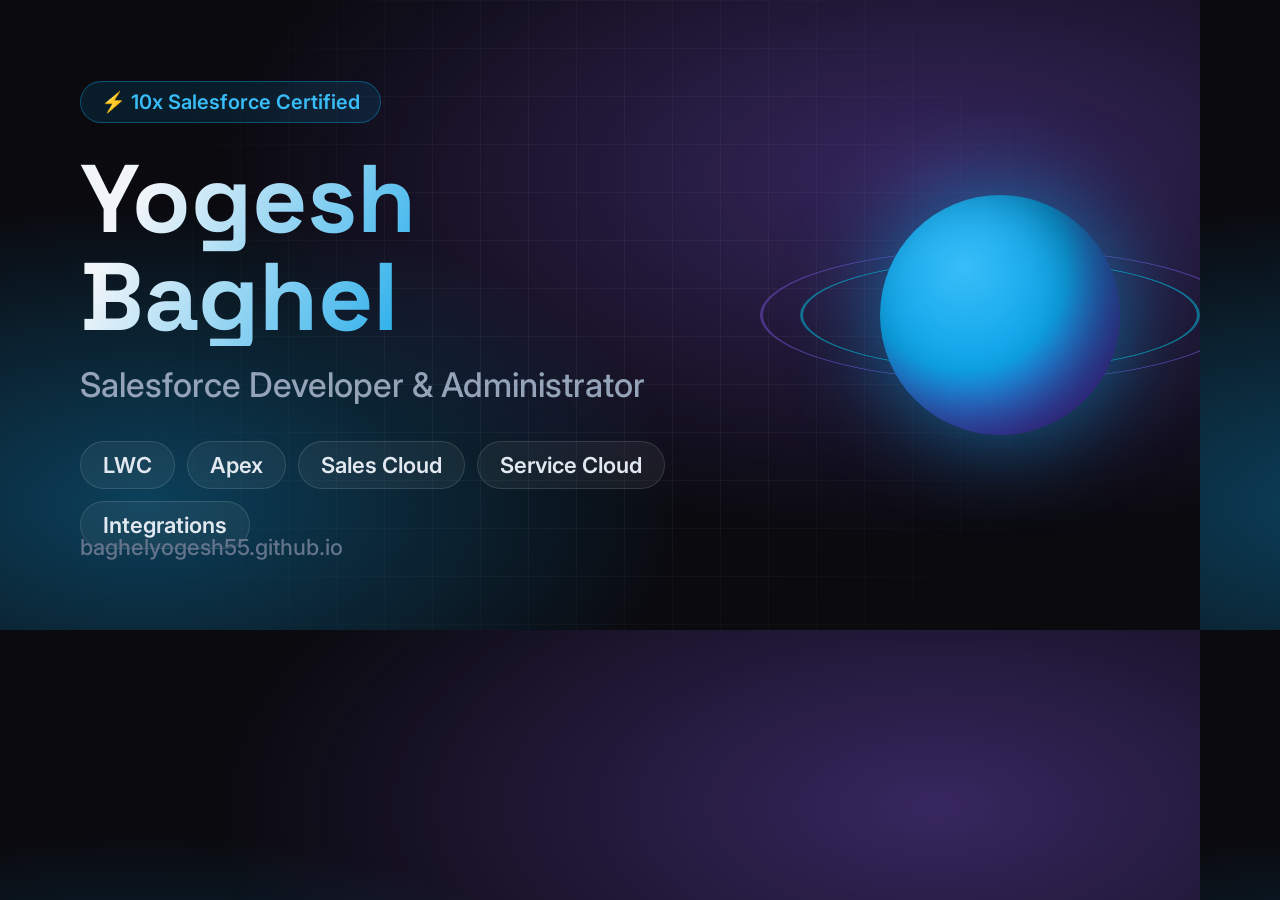
==== og-card.html @ 20922992 "Add OG share image, PWA manifest + icons, JSON-LD, sitemap/robots, skip-link, aria labels, magnetic " ====
<!DOCTYPE html>
<html lang="en">
<head>
<meta charset="UTF-8">
<link href="https://fonts.googleapis.com/css2?family=Inter:wght@400;500;600;700&family=Space+Grotesk:wght@600;700&display=swap" rel="stylesheet">
<style>
    * { margin: 0; padding: 0; box-sizing: border-box; }
    html, body { width: 1200px; height: 630px; overflow: hidden; }
    body {
        font-family: 'Inter', sans-serif;
        background: radial-gradient(1200px 600px at 78% 28%, rgba(139,92,246,0.35), transparent 60%),
                    radial-gradient(900px 500px at 12% 80%, rgba(14,165,233,0.35), transparent 60%),
                    #0a0a0f;
        color: #f1f5f9;
        position: relative;
        display: flex;
        align-items: center;
        padding: 80px;
    }
    .grid-overlay {
        position: absolute; inset: 0;
        background-image: linear-gradient(rgba(255,255,255,0.04) 1px, transparent 1px),
                          linear-gradient(90deg, rgba(255,255,255,0.04) 1px, transparent 1px);
        background-size: 48px 48px;
        mask-image: radial-gradient(circle at 50% 50%, #000 30%, transparent 80%);
    }
    .content { position: relative; z-index: 2; max-width: 760px; }
    .badge {
        display: inline-block;
        padding: 8px 20px;
        border: 1px solid rgba(14,165,233,0.4);
        background: rgba(14,165,233,0.12);
        color: #38bdf8;
        border-radius: 50px;
        font-size: 20px;
        font-weight: 600;
        margin-bottom: 28px;
    }
    h1 {
        font-family: 'Space Grotesk', sans-serif;
        font-size: 96px;
        line-height: 1.02;
        font-weight: 700;
        background: linear-gradient(120deg, #f1f5f9 10%, #0ea5e9 55%, #8b5cf6);
        -webkit-background-clip: text;
        -webkit-text-fill-color: transparent;
        margin-bottom: 18px;
    }
    .role { font-size: 34px; color: #94a3b8; font-weight: 500; margin-bottom: 36px; }
    .chips { display: flex; flex-wrap: wrap; gap: 12px; }
    .chip {
        padding: 10px 22px;
        border: 1px solid rgba(255,255,255,0.12);
        background: rgba(255,255,255,0.05);
        border-radius: 50px;
        font-size: 22px;
        font-weight: 600;
        color: #e2e8f0;
    }
    .handle {
        position: absolute;
        bottom: 70px; left: 80px;
        z-index: 2;
        font-size: 22px;
        color: #64748b;
        font-weight: 500;
    }
    .planet {
        position: absolute;
        right: -60px; top: 50%;
        transform: translateY(-50%);
        width: 520px; height: 520px;
        z-index: 1;
    }
    .planet .core {
        position: absolute; top: 50%; left: 50%;
        width: 240px; height: 240px;
        transform: translate(-50%,-50%);
        border-radius: 50%;
        background: radial-gradient(circle at 35% 30%, #38bdf8, #0ea5e9 45%, #6d28d9 90%);
        box-shadow: 0 0 90px rgba(14,165,233,0.6), inset -30px -20px 60px rgba(0,0,0,0.5);
    }
    .planet .ring {
        position: absolute; top: 50%; left: 50%;
        border: 3px solid rgba(6,182,212,0.55);
        border-radius: 50%;
        transform: translate(-50%,-50%) rotateX(74deg);
    }
    .planet .ring.r1 { width: 400px; height: 400px; }
    .planet .ring.r2 { width: 480px; height: 480px; border-color: rgba(139,92,246,0.4); }
</style>
</head>
<body>
    <div class="grid-overlay"></div>
    <div class="planet">
        <div class="ring r2"></div>
        <div class="ring r1"></div>
        <div class="core"></div>
    </div>
    <div class="content">
        <span class="badge">⚡ 10x Salesforce Certified</span>
        <h1>Yogesh<br>Baghel</h1>
        <div class="role">Salesforce Developer &amp; Administrator</div>
        <div class="chips">
            <span class="chip">LWC</span>
            <span class="chip">Apex</span>
            <span class="chip">Sales Cloud</span>
            <span class="chip">Service Cloud</span>
            <span class="chip">Integrations</span>
        </div>
    </div>
    <div class="handle">baghelyogesh55.github.io</div>
</body>
</html>
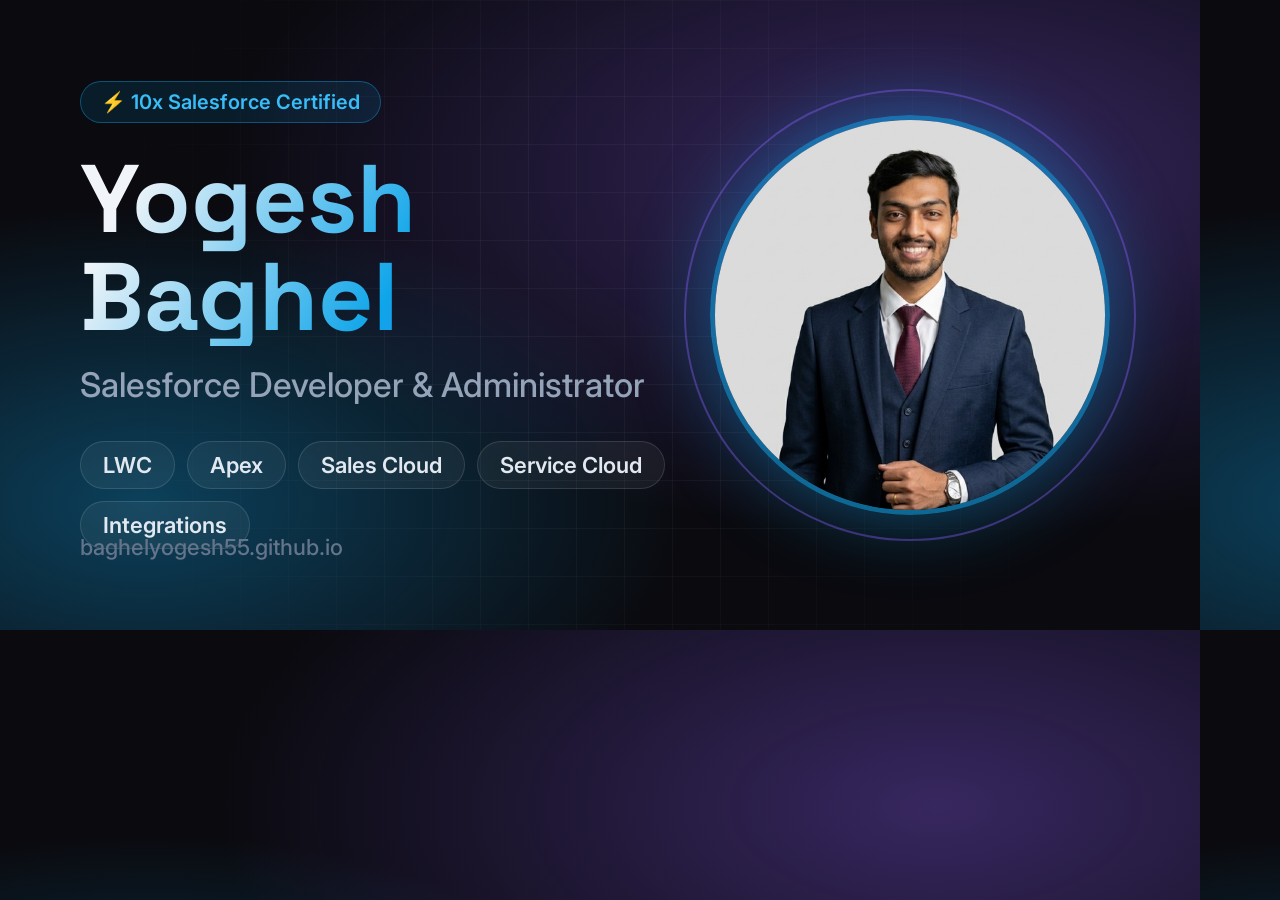
==== commit 32e8f294: "Add professional headshot: wire into About avatar, OG share card & structured data" ====
--- a/og-card.html
+++ b/og-card.html
@@ -24,7 +24,7 @@
         background-size: 48px 48px;
         mask-image: radial-gradient(circle at 50% 50%, #000 30%, transparent 80%);
     }
-    .content { position: relative; z-index: 2; max-width: 760px; }
+    .content { position: relative; z-index: 2; max-width: 600px; }
     .badge {
         display: inline-block;
         padding: 8px 20px;
@@ -65,37 +65,34 @@
         color: #64748b;
         font-weight: 500;
     }
-    .planet {
+    .photo {
         position: absolute;
-        right: -60px; top: 50%;
+        right: 90px; top: 50%;
         transform: translateY(-50%);
-        width: 520px; height: 520px;
+        width: 400px; height: 400px;
         z-index: 1;
     }
-    .planet .core {
+    .photo img {
+        width: 100%; height: 100%;
+        border-radius: 50%;
+        object-fit: cover;
+        border: 5px solid rgba(14,165,233,0.6);
+        box-shadow: 0 0 80px rgba(14,165,233,0.45);
+    }
+    .photo .ring {
         position: absolute; top: 50%; left: 50%;
-        width: 240px; height: 240px;
         transform: translate(-50%,-50%);
         border-radius: 50%;
-        background: radial-gradient(circle at 35% 30%, #38bdf8, #0ea5e9 45%, #6d28d9 90%);
-        box-shadow: 0 0 90px rgba(14,165,233,0.6), inset -30px -20px 60px rgba(0,0,0,0.5);
+        border: 2px solid rgba(139,92,246,0.4);
+        width: 452px; height: 452px;
     }
-    .planet .ring {
-        position: absolute; top: 50%; left: 50%;
-        border: 3px solid rgba(6,182,212,0.55);
-        border-radius: 50%;
-        transform: translate(-50%,-50%) rotateX(74deg);
-    }
-    .planet .ring.r1 { width: 400px; height: 400px; }
-    .planet .ring.r2 { width: 480px; height: 480px; border-color: rgba(139,92,246,0.4); }
 </style>
 </head>
 <body>
     <div class="grid-overlay"></div>
-    <div class="planet">
-        <div class="ring r2"></div>
-        <div class="ring r1"></div>
-        <div class="core"></div>
+    <div class="photo">
+        <div class="ring"></div>
+        <img src="profile.jpg" alt="Yogesh Baghel">
     </div>
     <div class="content">
         <span class="badge">⚡ 10x Salesforce Certified</span>
